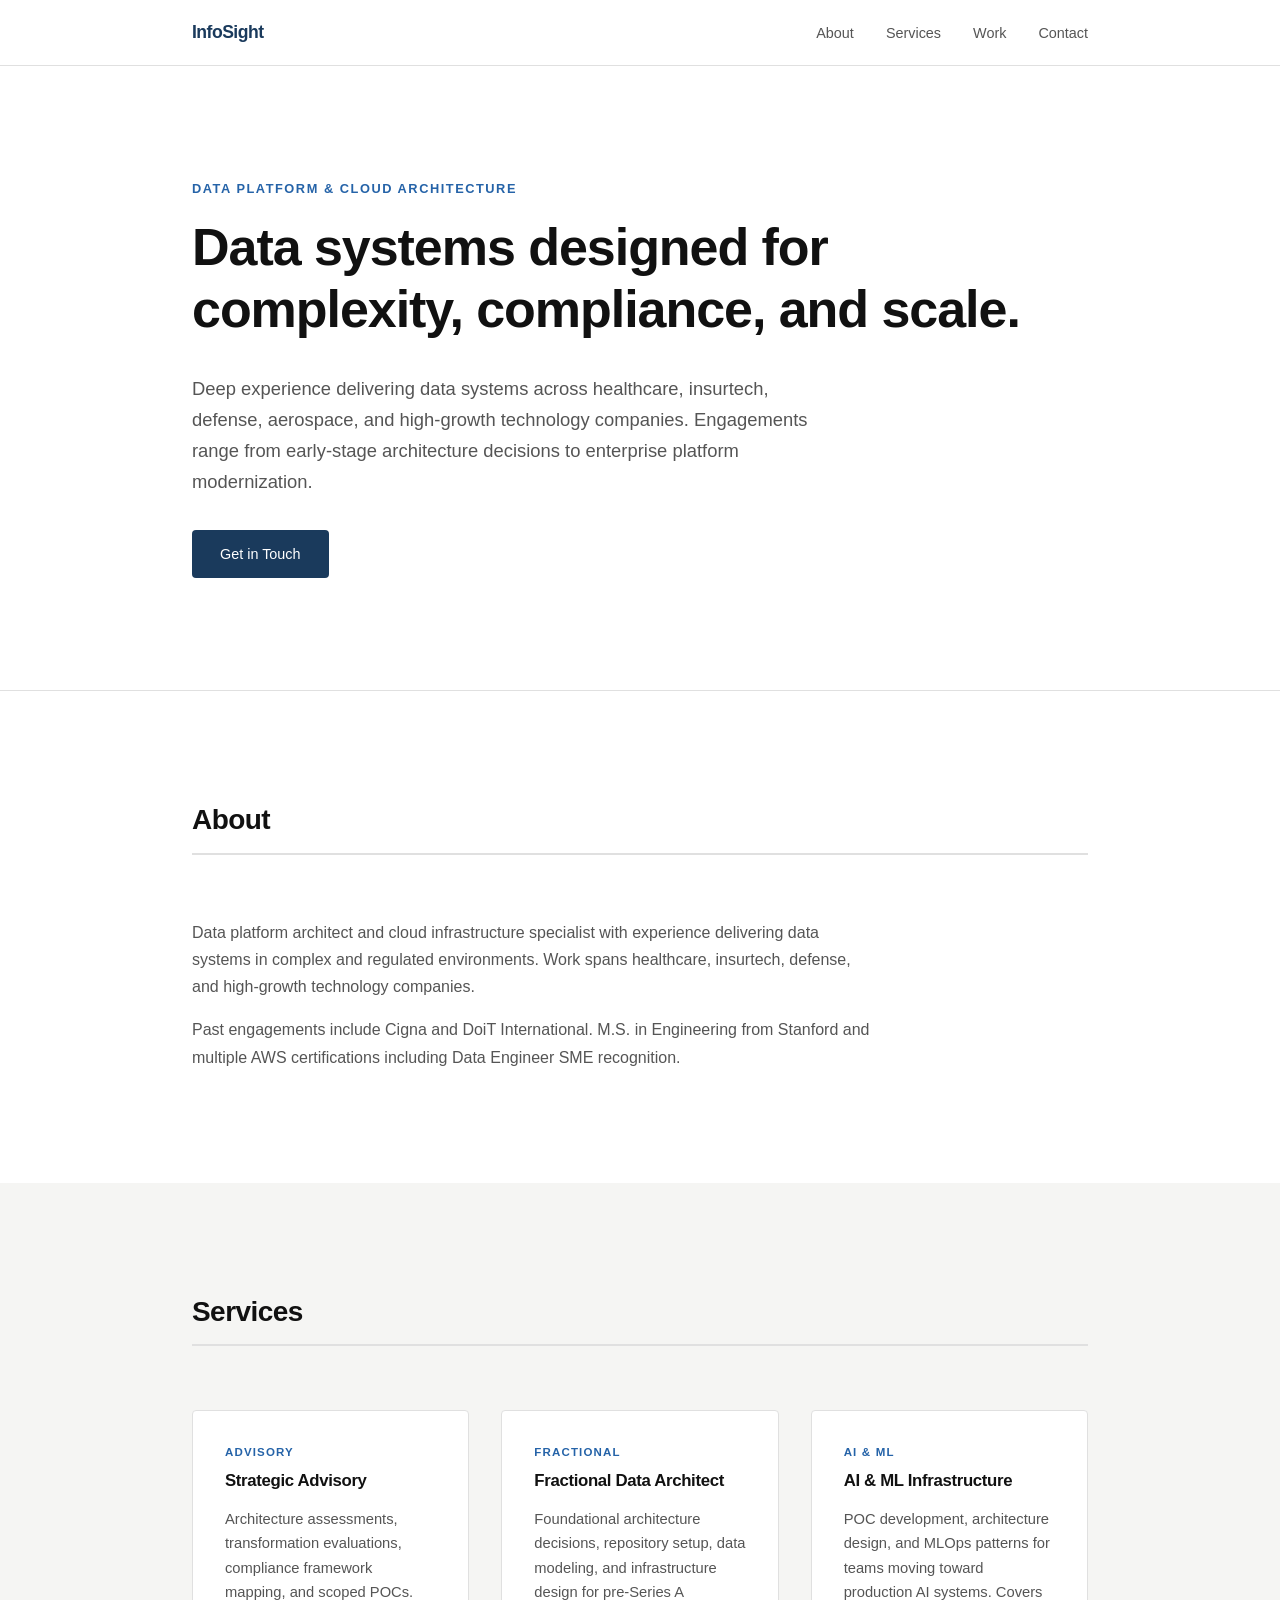
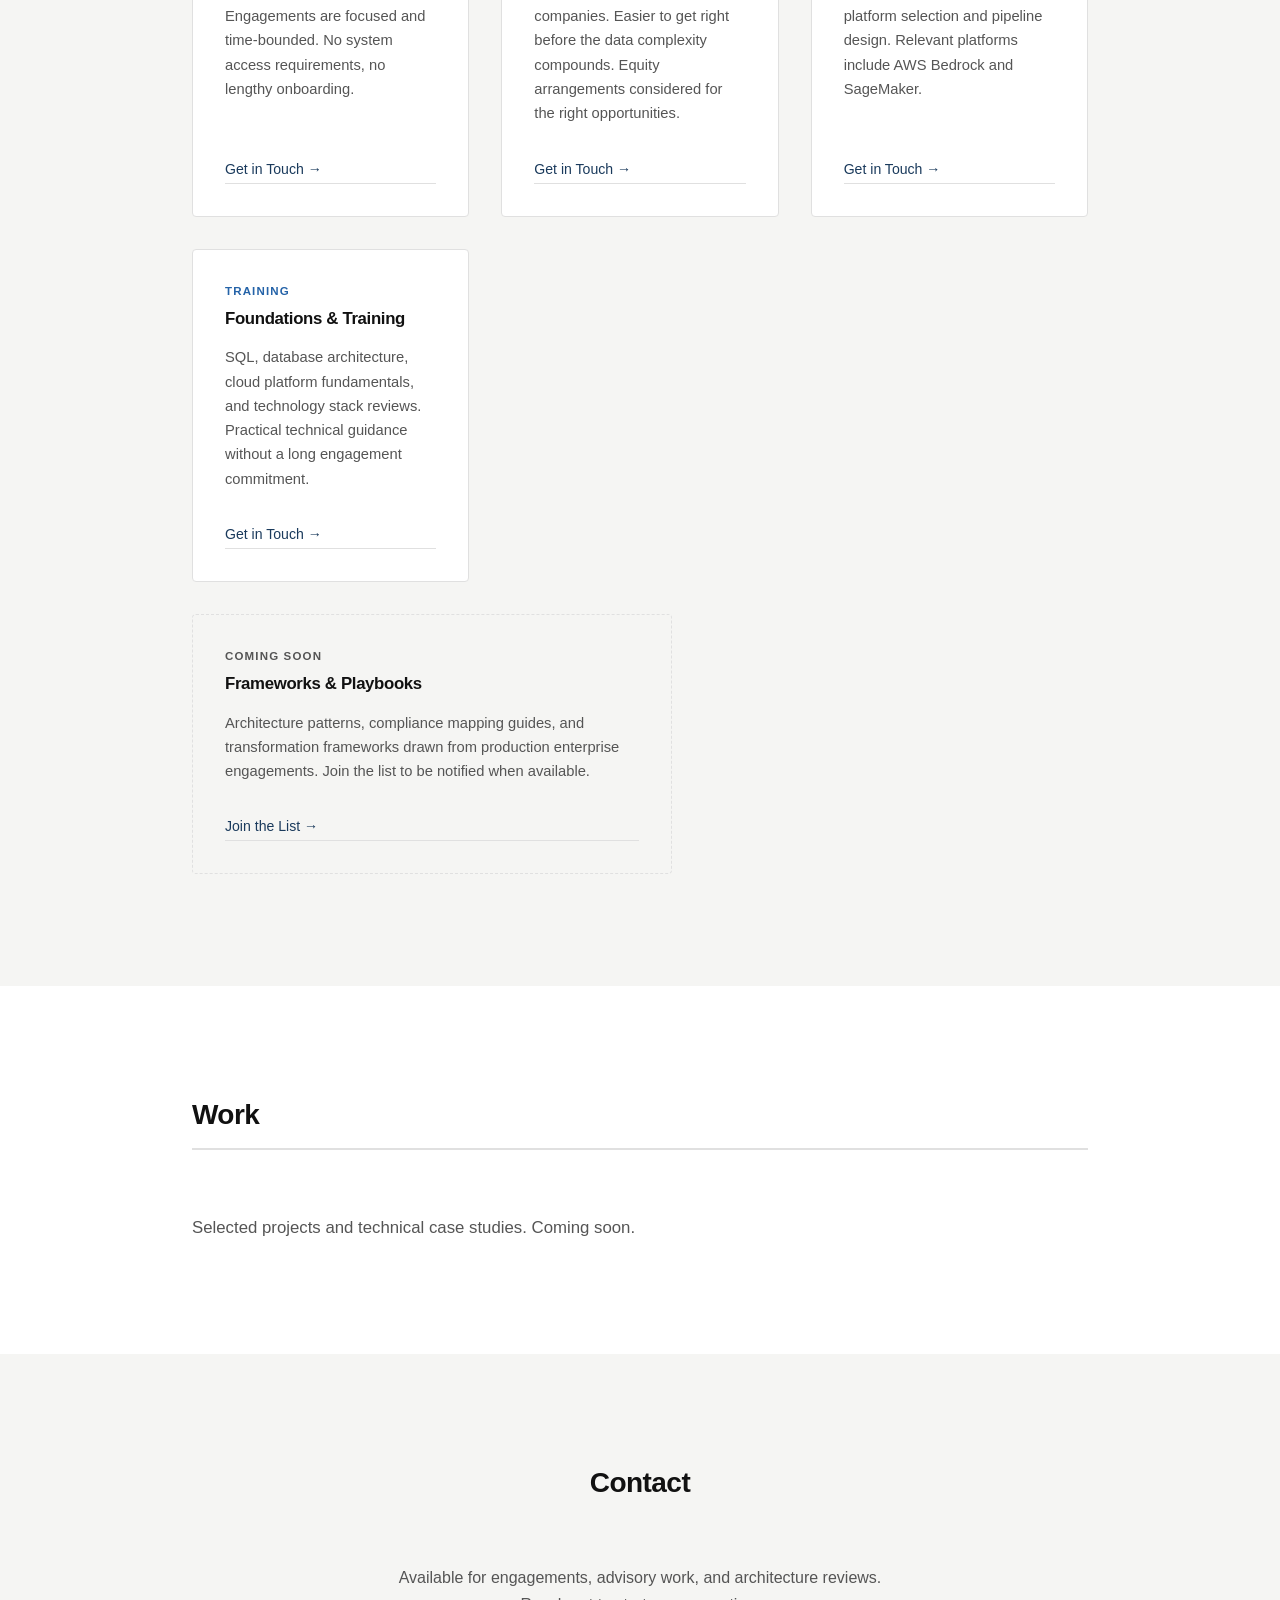
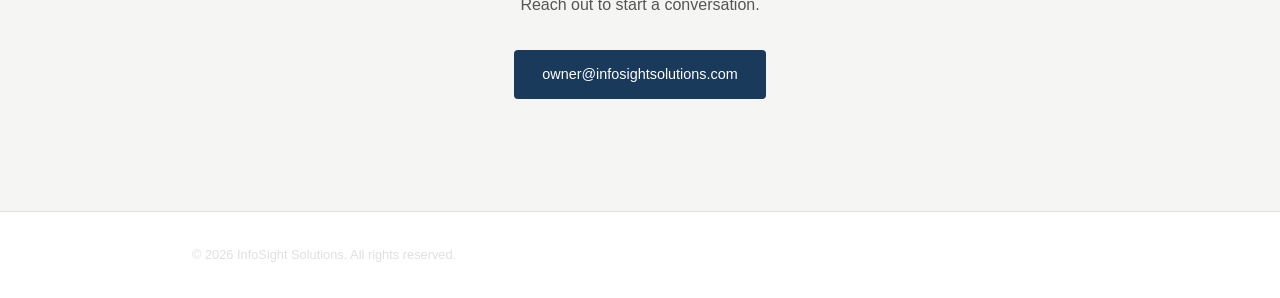
==== index.html @ 16541860 "inital site build" ====
<!DOCTYPE html>
<html lang="en">
<head>
  <meta charset="UTF-8">
  <meta name="viewport" content="width=device-width, initial-scale=1.0">
  <meta name="description" content="Data platform architect and cloud infrastructure specialist. Consulting for regulated industries, growth-stage startups, and enterprise environments.">
  <title>InfoSight &mdash; Data Platform &amp; Cloud Architecture Consulting</title>
  <link rel="stylesheet" href="styles.css">
</head>
<body>

  <header>
    <nav>
      <span class="nav-brand">InfoSight</span>
      <ul>
        <li><a href="#about">About</a></li>
        <li><a href="#services">Services</a></li>
        <li><a href="#work">Work</a></li>
        <li><a href="#contact">Contact</a></li>
      </ul>
    </nav>
  </header>

  <main>

    <!-- Hero -->
    <section class="hero">
      <div class="container">
        <p class="eyebrow">Data Platform &amp; Cloud Architecture</p>
        <h1>Data systems designed for complexity, compliance, and scale.</h1>
        <p class="hero-sub">Deep experience delivering data systems across healthcare, insurtech, defense, aerospace, and high-growth technology companies. Engagements range from early-stage architecture decisions to enterprise platform modernization.</p>
        <a href="#contact" class="btn">Get in Touch</a>
      </div>
    </section>

    <!-- About -->
    <section id="about">
      <div class="container">
        <h2>About</h2>
        <div class="about-body">
          <p>Data platform architect and cloud infrastructure specialist with experience delivering data systems in complex and regulated environments. Work spans healthcare, insurtech, defense, and high-growth technology companies.</p>
          <p>Past engagements include Cigna and DoiT International. M.S. in Engineering from Stanford and multiple AWS certifications including Data Engineer SME recognition.</p>
        </div>
      </div>
    </section>

    <!-- Services -->
    <section id="services" class="section-alt">
      <div class="container">
        <h2>Services</h2>
        <div class="services-grid">

          <div class="service-card">
            <div class="service-meta">Advisory</div>
            <h3>Strategic Advisory</h3>
            <p>Architecture assessments, transformation evaluations, compliance framework mapping, and scoped POCs. Engagements are focused and time-bounded. No system access requirements, no lengthy onboarding.</p>
            <a href="#contact" class="service-link">Get in Touch &rarr;</a>
          </div>

          <div class="service-card">
            <div class="service-meta">Fractional</div>
            <h3>Fractional Data Architect</h3>
            <p>Foundational architecture decisions, repository setup, data modeling, and infrastructure design for pre-Series A companies. Easier to get right before the data complexity compounds. Equity arrangements considered for the right opportunities.</p>
            <a href="#contact" class="service-link">Get in Touch &rarr;</a>
          </div>

          <div class="service-card">
            <div class="service-meta">AI &amp; ML</div>
            <h3>AI &amp; ML Infrastructure</h3>
            <p>POC development, architecture design, and MLOps patterns for teams moving toward production AI systems. Covers platform selection and pipeline design. Relevant platforms include AWS Bedrock and SageMaker.</p>
            <a href="#contact" class="service-link">Get in Touch &rarr;</a>
          </div>

          <div class="service-card">
            <div class="service-meta">Training</div>
            <h3>Foundations &amp; Training</h3>
            <p>SQL, database architecture, cloud platform fundamentals, and technology stack reviews. Practical technical guidance without a long engagement commitment.</p>
            <a href="#contact" class="service-link">Get in Touch &rarr;</a>
          </div>

          <div class="service-card service-card--coming-soon">
            <div class="service-meta">Coming Soon</div>
            <h3>Frameworks &amp; Playbooks</h3>
            <p>Architecture patterns, compliance mapping guides, and transformation frameworks drawn from production enterprise engagements. Join the list to be notified when available.</p>
            <a href="mailto:owner@infosightsolutions.com?subject=Frameworks%20%26%20Playbooks%20%E2%80%94%20Notify%20Me" class="service-link">Join the List &rarr;</a>
          </div>

        </div>
      </div>
    </section>

    <!-- Work -->
    <section id="work">
      <div class="container">
        <h2>Work</h2>
        <p class="work-placeholder">Selected projects and technical case studies. Coming soon.</p>
      </div>
    </section>

    <!-- Contact -->
    <section id="contact" class="section-alt">
      <div class="container contact-container">
        <h2>Contact</h2>
        <p>Available for engagements, advisory work, and architecture reviews. Reach out to start a conversation.</p>
        <a href="mailto:owner@infosightsolutions.com" class="btn">owner@infosightsolutions.com</a>
      </div>
    </section>

  </main>

  <footer>
    <div class="container">
      <p>&copy; 2026 InfoSight Solutions. All rights reserved.</p>
    </div>
  </footer>

</body>
</html>
---- styles.css ----
/* =============================================
   Base & Reset
   ============================================= */

*, *::before, *::after {
  box-sizing: border-box;
  margin: 0;
  padding: 0;
}

:root {
  --color-bg: #ffffff;
  --color-bg-alt: #f5f5f3;
  --color-text: #111111;
  --color-text-muted: #555555;
  --color-accent: #1a3a5c;
  --color-accent-light: #2563a8;
  --color-border: #e0e0e0;

  --font-sans: -apple-system, BlinkMacSystemFont, 'Segoe UI', Helvetica, Arial, sans-serif;

  --space-xs: 0.5rem;
  --space-sm: 1rem;
  --space-md: 2rem;
  --space-lg: 4rem;
  --space-xl: 7rem;

  --max-width: 960px;
  --radius: 4px;
}

html {
  scroll-behavior: smooth;
}

body {
  font-family: var(--font-sans);
  font-size: 1rem;
  line-height: 1.7;
  color: var(--color-text);
  background: var(--color-bg);
  -webkit-font-smoothing: antialiased;
}

/* =============================================
   Layout
   ============================================= */

.container {
  width: 100%;
  max-width: var(--max-width);
  margin: 0 auto;
  padding: 0 var(--space-md);
}

section {
  padding: var(--space-xl) 0;
}

.section-alt {
  background: var(--color-bg-alt);
}

/* =============================================
   Typography
   ============================================= */

h1, h2, h3 {
  line-height: 1.2;
  font-weight: 600;
  letter-spacing: -0.02em;
  color: var(--color-text);
}

h1 {
  font-size: clamp(2rem, 5vw, 3.25rem);
  margin-bottom: var(--space-md);
}

h2 {
  font-size: 1.75rem;
  margin-bottom: var(--space-lg);
  padding-bottom: var(--space-sm);
  border-bottom: 2px solid var(--color-border);
}

h3 {
  font-size: 1.05rem;
  margin-bottom: var(--space-xs);
}

p {
  color: var(--color-text-muted);
}

/* =============================================
   Navigation
   ============================================= */

header {
  position: sticky;
  top: 0;
  z-index: 100;
  background: var(--color-bg);
  border-bottom: 1px solid var(--color-border);
}

nav {
  display: flex;
  align-items: center;
  justify-content: space-between;
  max-width: var(--max-width);
  margin: 0 auto;
  padding: 1.1rem var(--space-md);
}

.nav-brand {
  font-size: 1.1rem;
  font-weight: 700;
  letter-spacing: -0.03em;
  color: var(--color-accent);
}

nav ul {
  list-style: none;
  display: flex;
  gap: var(--space-md);
}

nav a {
  text-decoration: none;
  font-size: 0.9rem;
  color: var(--color-text-muted);
  transition: color 0.15s ease;
}

nav a:hover {
  color: var(--color-accent);
}

/* =============================================
   Hero
   ============================================= */

.hero {
  padding: var(--space-xl) 0;
  border-bottom: 1px solid var(--color-border);
}

.eyebrow {
  font-size: 0.8rem;
  font-weight: 600;
  letter-spacing: 0.12em;
  text-transform: uppercase;
  color: var(--color-accent-light);
  margin-bottom: var(--space-sm);
}

.hero-sub {
  font-size: 1.15rem;
  max-width: 620px;
  margin-bottom: var(--space-md);
  color: var(--color-text-muted);
}

/* =============================================
   Button
   ============================================= */

.btn {
  display: inline-block;
  padding: 0.75rem 1.75rem;
  background: var(--color-accent);
  color: #ffffff;
  text-decoration: none;
  font-size: 0.9rem;
  font-weight: 500;
  border-radius: var(--radius);
  transition: background 0.15s ease;
}

.btn:hover {
  background: var(--color-accent-light);
}

/* =============================================
   About
   ============================================= */

.about-body {
  max-width: 680px;
  display: flex;
  flex-direction: column;
  gap: var(--space-sm);
}

/* =============================================
   Services
   ============================================= */

.services-grid {
  display: grid;
  grid-template-columns: repeat(3, 1fr);
  gap: var(--space-md);
}

/* 5th card spans full width on its own row */
.service-card:last-child {
  grid-column: 1 / -1;
  max-width: 480px;
}

.service-card {
  display: flex;
  flex-direction: column;
  background: var(--color-bg);
  border: 1px solid var(--color-border);
  border-radius: var(--radius);
  padding: var(--space-md);
}

/* Coming soon card */
.service-card--coming-soon {
  background: var(--color-bg-alt);
  border-style: dashed;
  border-color: var(--color-border);
}

.service-card--coming-soon .service-meta {
  color: var(--color-text-muted);
}

.service-card--coming-soon h3 {
  color: var(--color-text-muted);
}

.service-meta {
  font-size: 0.72rem;
  font-weight: 600;
  letter-spacing: 0.1em;
  text-transform: uppercase;
  color: var(--color-accent-light);
  margin-bottom: var(--space-xs);
}

.service-card h3 {
  color: var(--color-text);
  margin-bottom: var(--space-sm);
}

.service-card p {
  font-size: 0.92rem;
  line-height: 1.65;
  flex: 1;
}

.service-link {
  display: inline-block;
  margin-top: var(--space-md);
  font-size: 0.88rem;
  font-weight: 500;
  color: var(--color-accent);
  text-decoration: none;
  border-bottom: 1px solid var(--color-border);
  padding-bottom: 1px;
  transition: color 0.15s ease, border-color 0.15s ease;
}

.service-link:hover {
  color: var(--color-accent-light);
  border-color: var(--color-accent-light);
}

/* =============================================
   Work
   ============================================= */

.work-placeholder {
  font-size: 1.05rem;
  color: var(--color-text-muted);
}

/* =============================================
   Contact
   ============================================= */

.contact-container {
  text-align: center;
  max-width: 560px;
}

.contact-container h2 {
  border-bottom: none;
  padding-bottom: 0;
}

.contact-container p {
  margin-bottom: var(--space-md);
}

/* =============================================
   Footer
   ============================================= */

footer {
  padding: var(--space-md) 0;
  border-top: 1px solid var(--color-border);
}

footer p {
  font-size: 0.8rem;
  color: var(--color-border);
}

/* =============================================
   Responsive
   ============================================= */

@media (max-width: 768px) {
  .services-grid {
    grid-template-columns: 1fr 1fr;
  }

  .service-card:last-child {
    grid-column: 1 / -1;
    max-width: 100%;
  }
}

@media (max-width: 600px) {
  nav ul {
    gap: var(--space-sm);
  }

  .services-grid {
    grid-template-columns: 1fr;
  }

  .service-card:last-child {
    grid-column: auto;
    max-width: 100%;
  }

  .contact-container {
    text-align: left;
  }
}
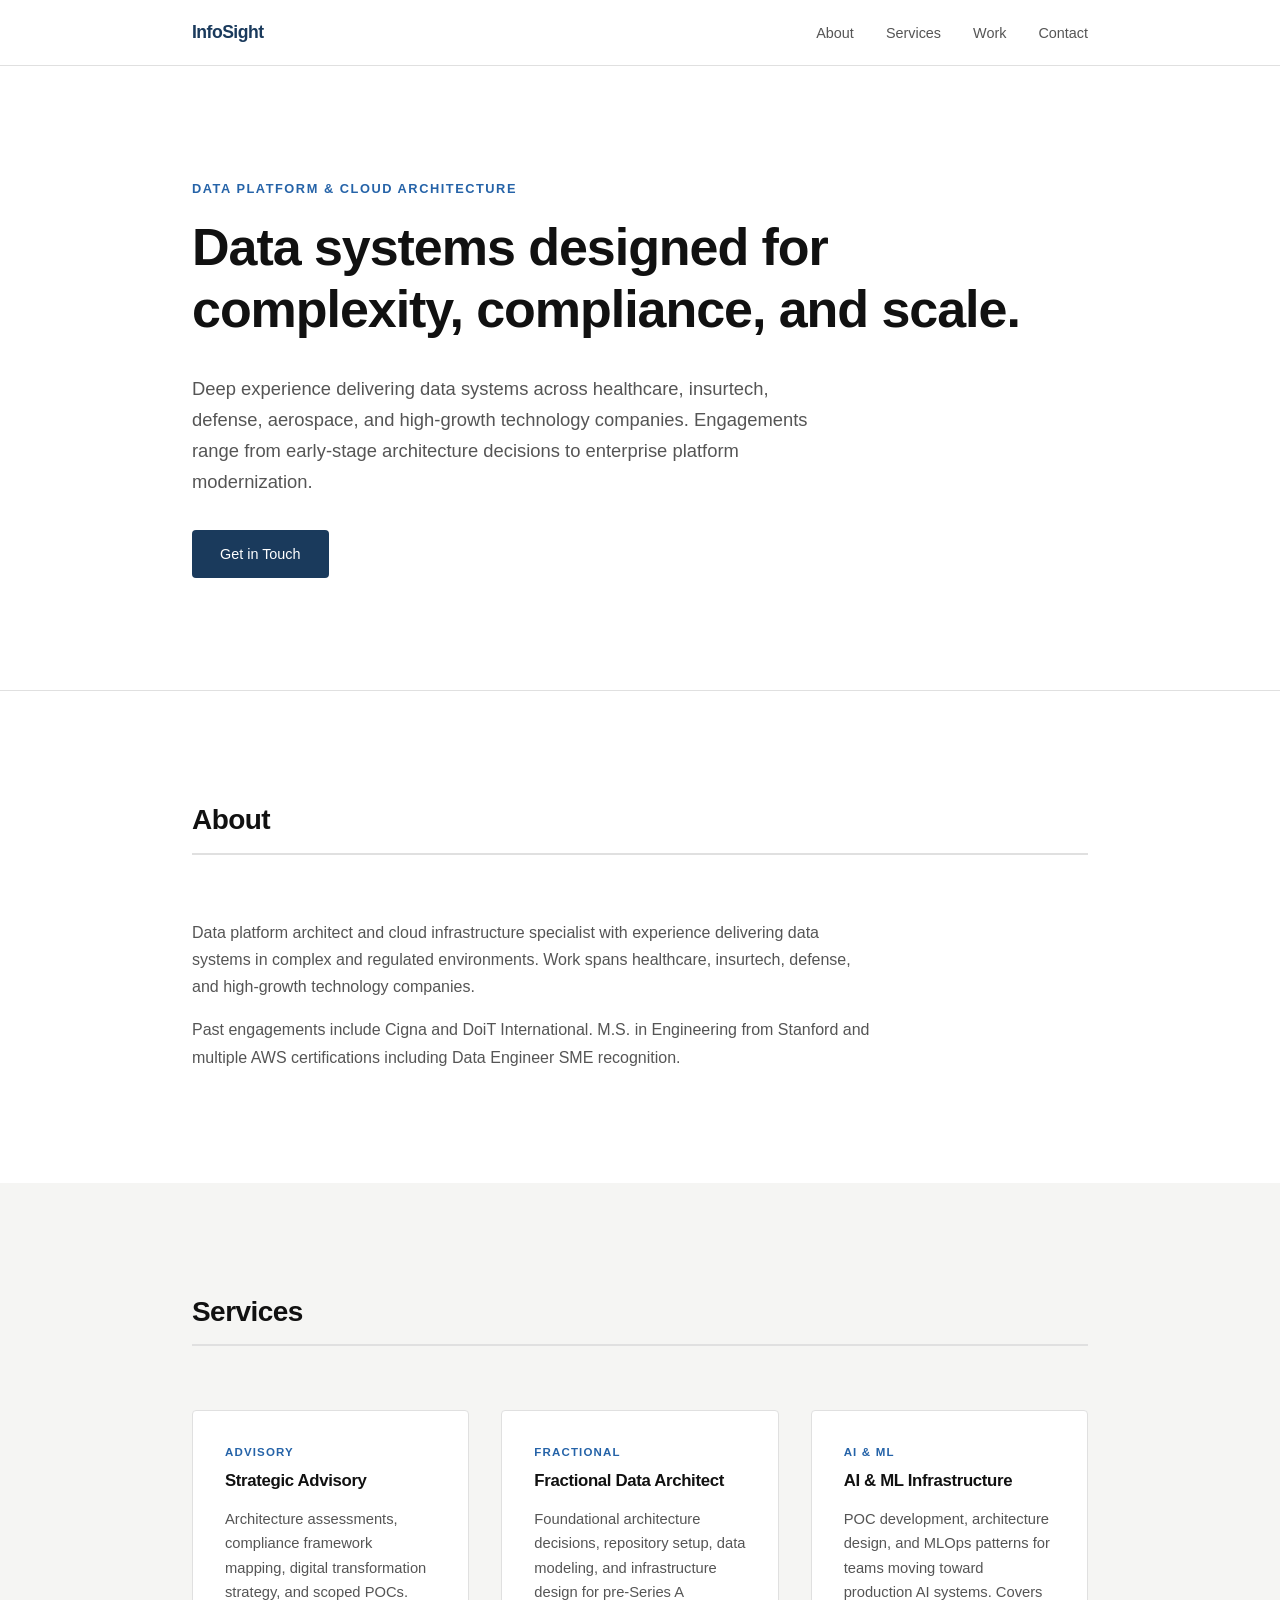
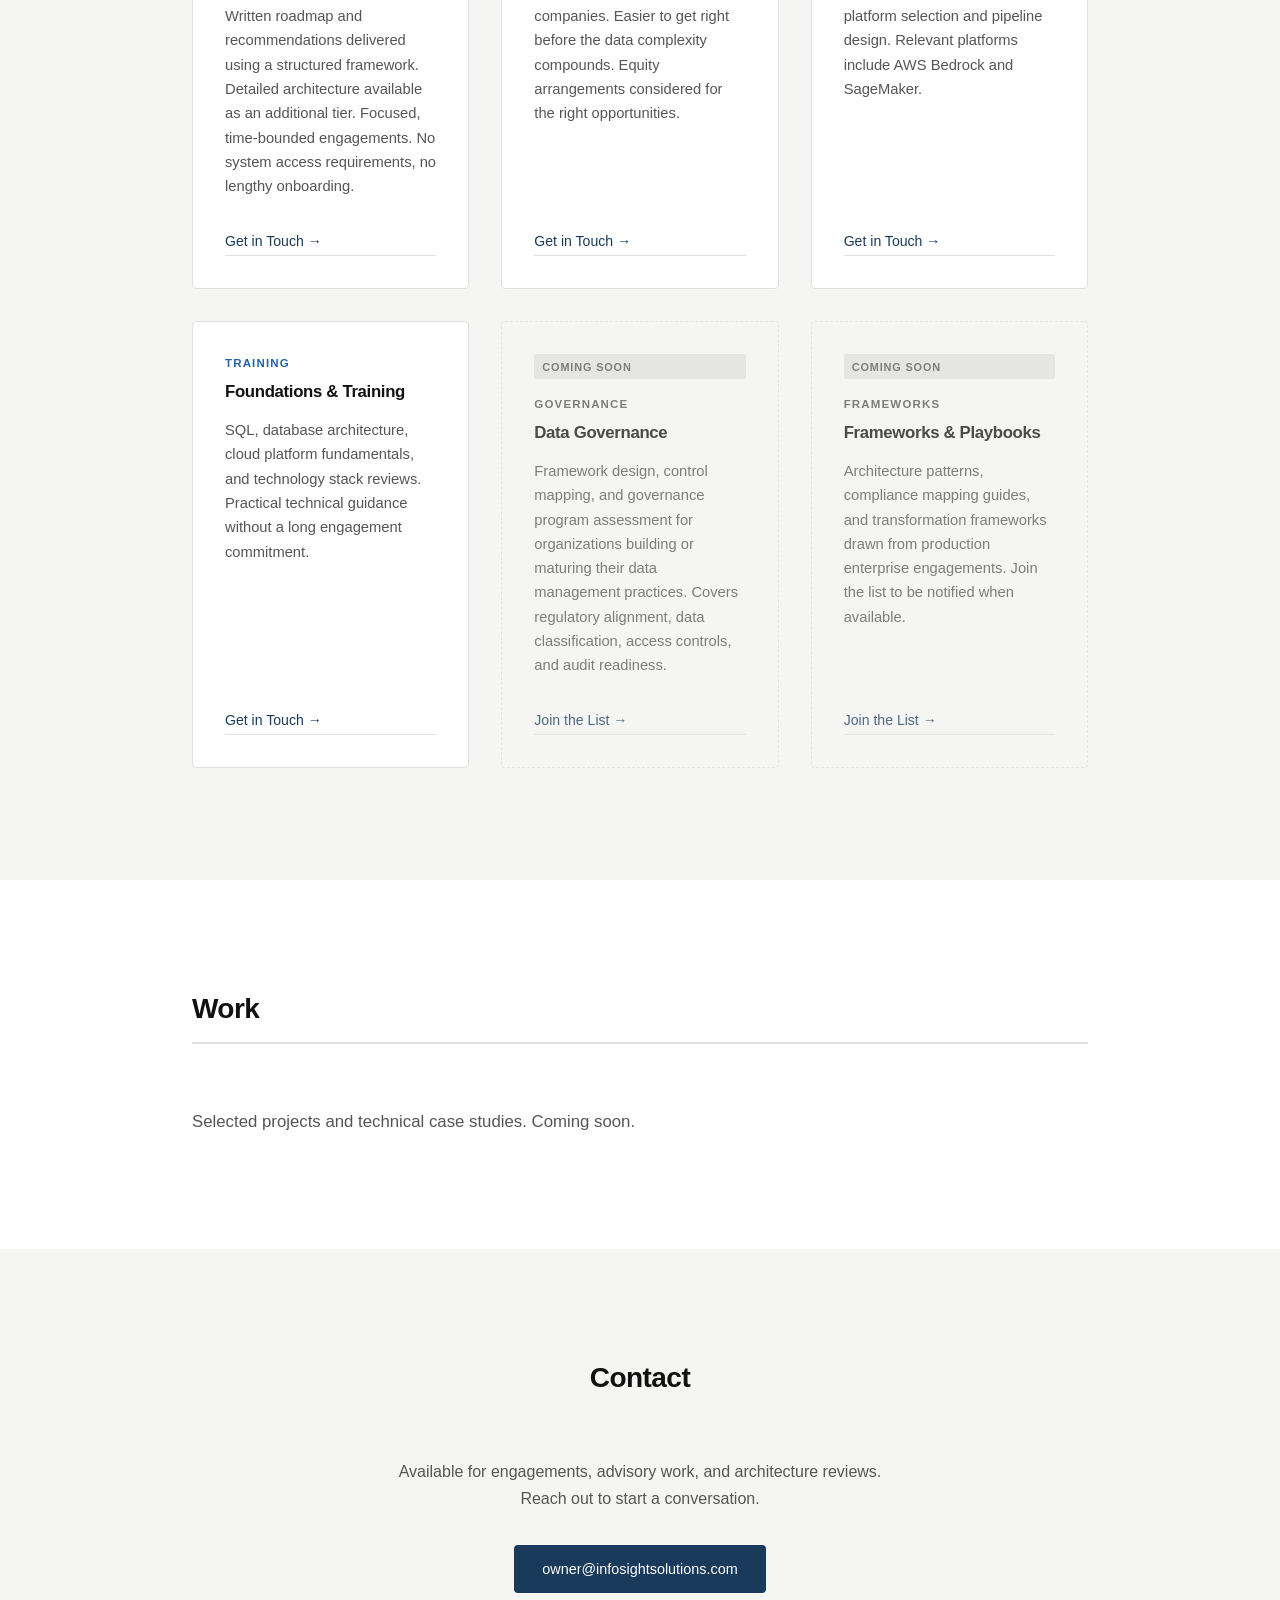
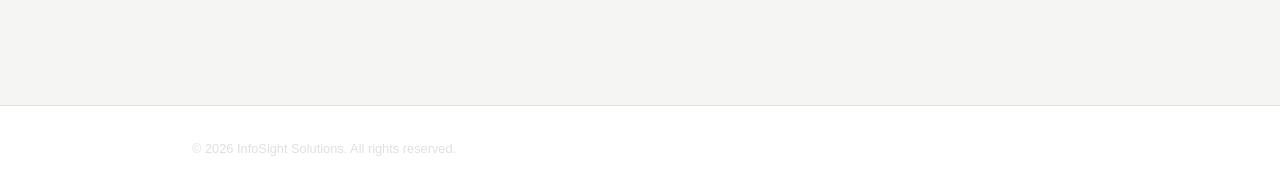
==== commit faf5f2a0: "revised servcies section" ====
--- a/index.html
+++ b/index.html
@@ -53,7 +53,7 @@
           <div class="service-card">
             <div class="service-meta">Advisory</div>
             <h3>Strategic Advisory</h3>
-            <p>Architecture assessments, transformation evaluations, compliance framework mapping, and scoped POCs. Engagements are focused and time-bounded. No system access requirements, no lengthy onboarding.</p>
+            <p>Architecture assessments, compliance framework mapping, digital transformation strategy, and scoped POCs. Written roadmap and recommendations delivered using a structured framework. Detailed architecture available as an additional tier. Focused, time-bounded engagements. No system access requirements, no lengthy onboarding.</p>
             <a href="#contact" class="service-link">Get in Touch &rarr;</a>
           </div>
 
@@ -79,7 +79,16 @@
           </div>
 
           <div class="service-card service-card--coming-soon">
-            <div class="service-meta">Coming Soon</div>
+            <span class="coming-soon-badge">Coming Soon</span>
+            <div class="service-meta">Governance</div>
+            <h3>Data Governance</h3>
+            <p>Framework design, control mapping, and governance program assessment for organizations building or maturing their data management practices. Covers regulatory alignment, data classification, access controls, and audit readiness.</p>
+            <a href="mailto:owner@infosightsolutions.com?subject=Data%20Governance%20%E2%80%94%20Notify%20Me" class="service-link">Join the List &rarr;</a>
+          </div>
+
+          <div class="service-card service-card--coming-soon">
+            <span class="coming-soon-badge">Coming Soon</span>
+            <div class="service-meta">Frameworks</div>
             <h3>Frameworks &amp; Playbooks</h3>
             <p>Architecture patterns, compliance mapping guides, and transformation frameworks drawn from production enterprise engagements. Join the list to be notified when available.</p>
             <a href="mailto:owner@infosightsolutions.com?subject=Frameworks%20%26%20Playbooks%20%E2%80%94%20Notify%20Me" class="service-link">Join the List &rarr;</a>
--- a/styles.css
+++ b/styles.css
@@ -204,11 +204,6 @@
   gap: var(--space-md);
 }
 
-/* 5th card spans full width on its own row */
-.service-card:last-child {
-  grid-column: 1 / -1;
-  max-width: 480px;
-}
 
 .service-card {
   display: flex;
@@ -221,9 +216,11 @@
 
 /* Coming soon card */
 .service-card--coming-soon {
+  position: relative;
   background: var(--color-bg-alt);
   border-style: dashed;
   border-color: var(--color-border);
+  opacity: 0.75;
 }
 
 .service-card--coming-soon .service-meta {
@@ -232,6 +229,19 @@
 
 .service-card--coming-soon h3 {
   color: var(--color-text-muted);
+}
+
+.coming-soon-badge {
+  display: inline-block;
+  font-size: 0.68rem;
+  font-weight: 600;
+  letter-spacing: 0.08em;
+  text-transform: uppercase;
+  color: var(--color-text-muted);
+  background: var(--color-border);
+  border-radius: 2px;
+  padding: 0.2rem 0.5rem;
+  margin-bottom: var(--space-sm);
 }
 
 .service-meta {
@@ -320,11 +330,6 @@
   .services-grid {
     grid-template-columns: 1fr 1fr;
   }
-
-  .service-card:last-child {
-    grid-column: 1 / -1;
-    max-width: 100%;
-  }
 }
 
 @media (max-width: 600px) {
@@ -336,11 +341,6 @@
     grid-template-columns: 1fr;
   }
 
-  .service-card:last-child {
-    grid-column: auto;
-    max-width: 100%;
-  }
-
   .contact-container {
     text-align: left;
   }
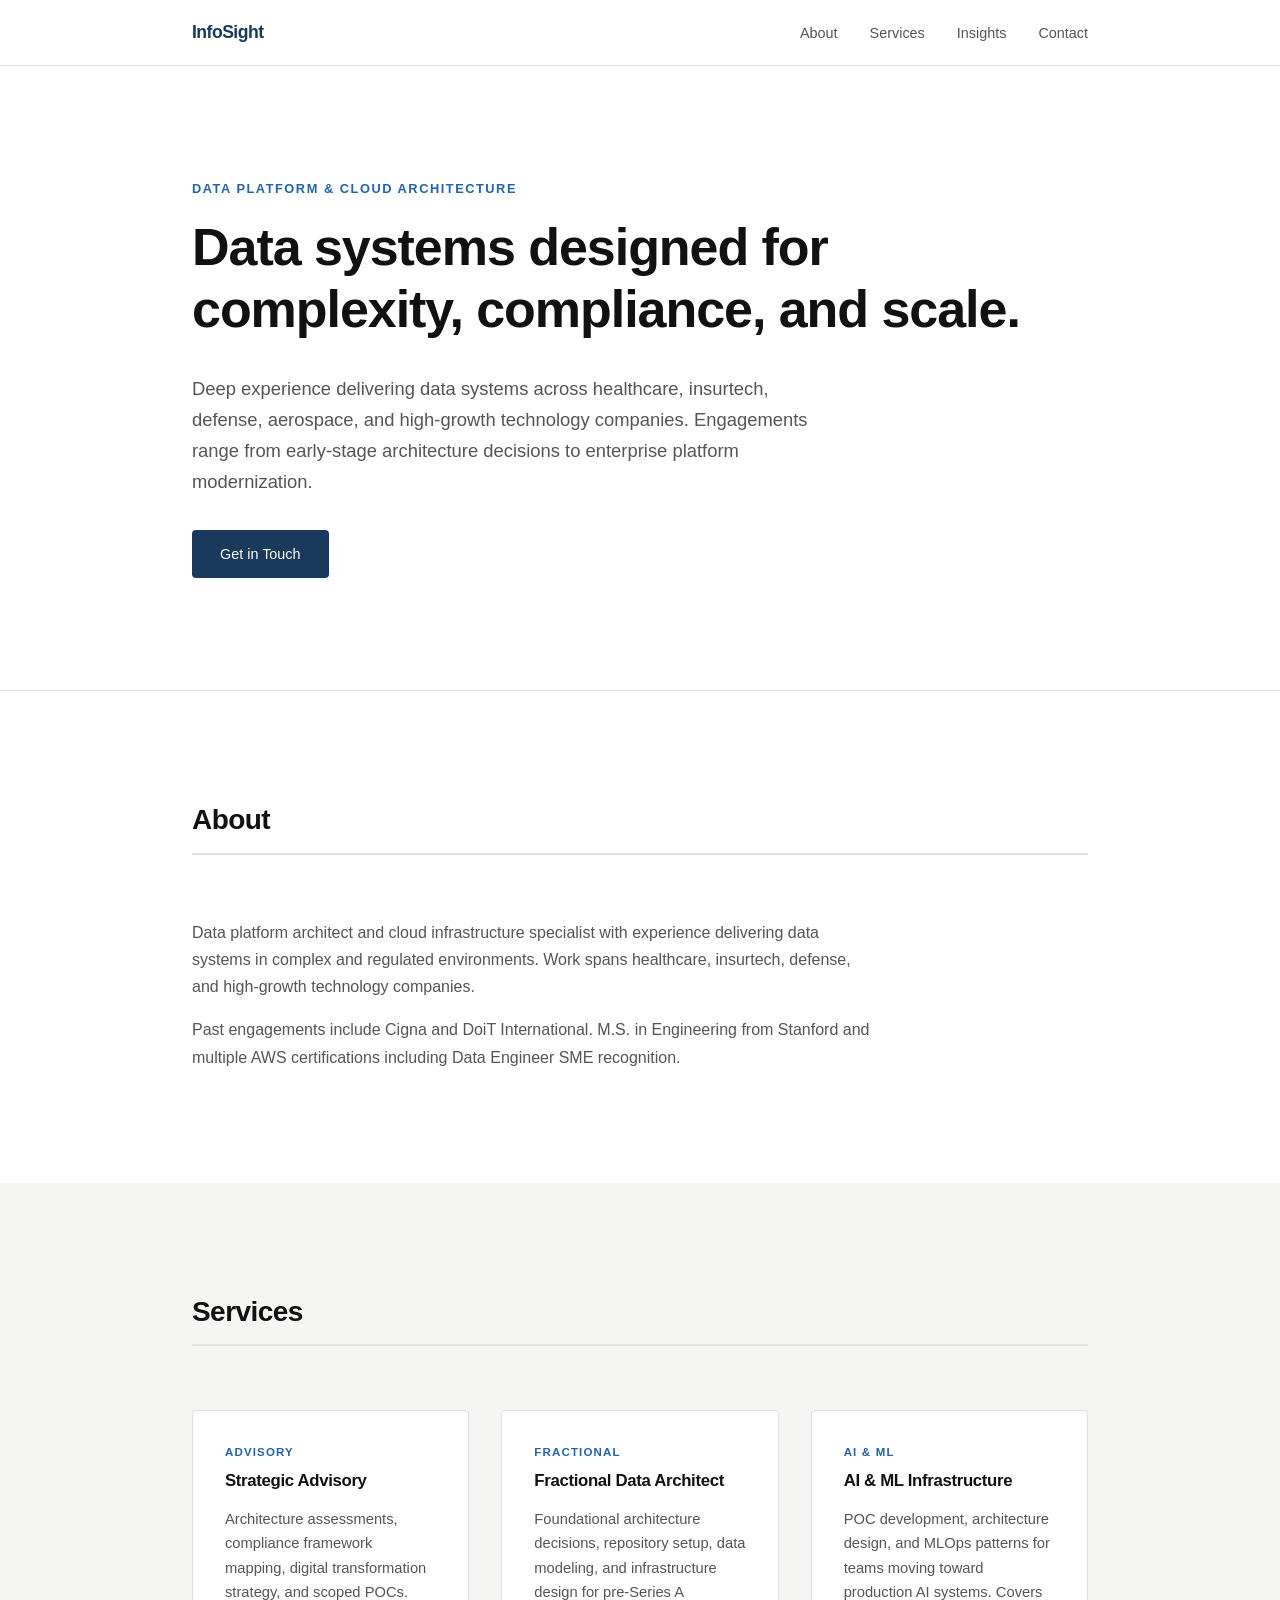
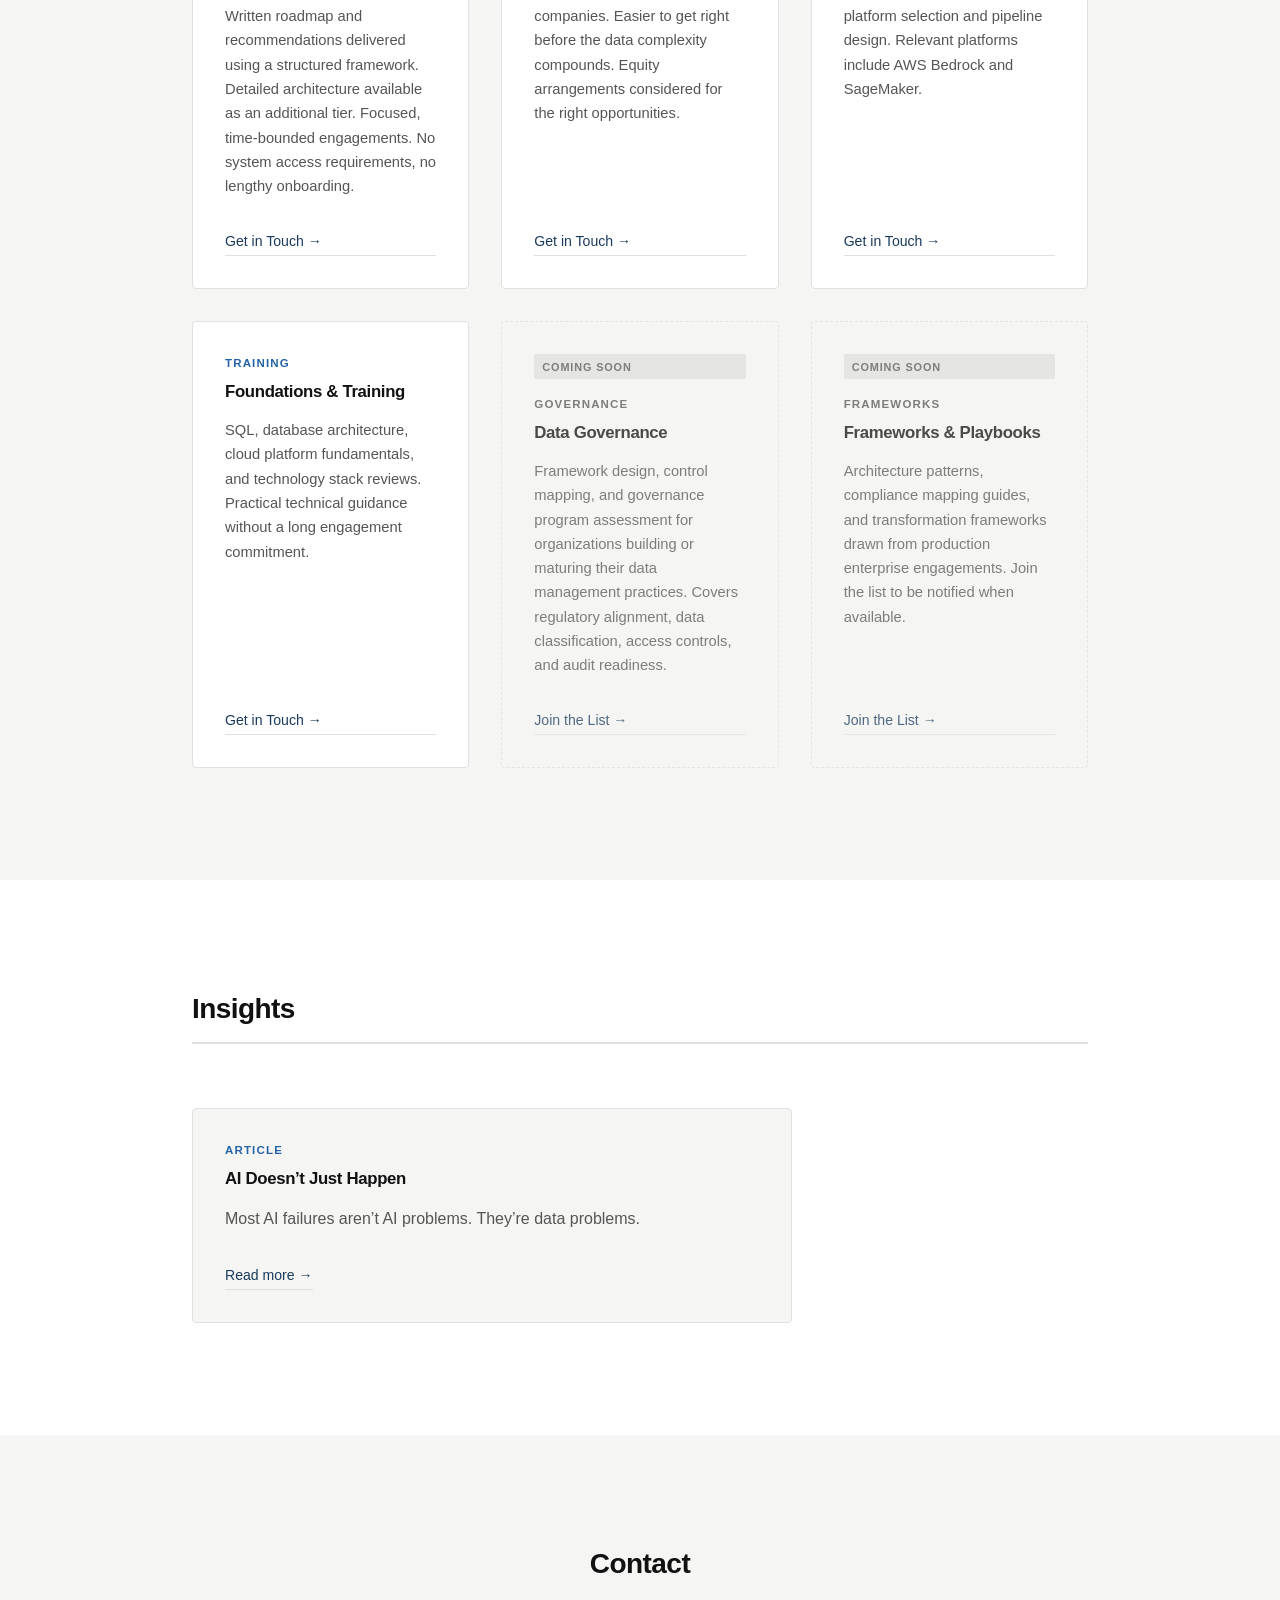
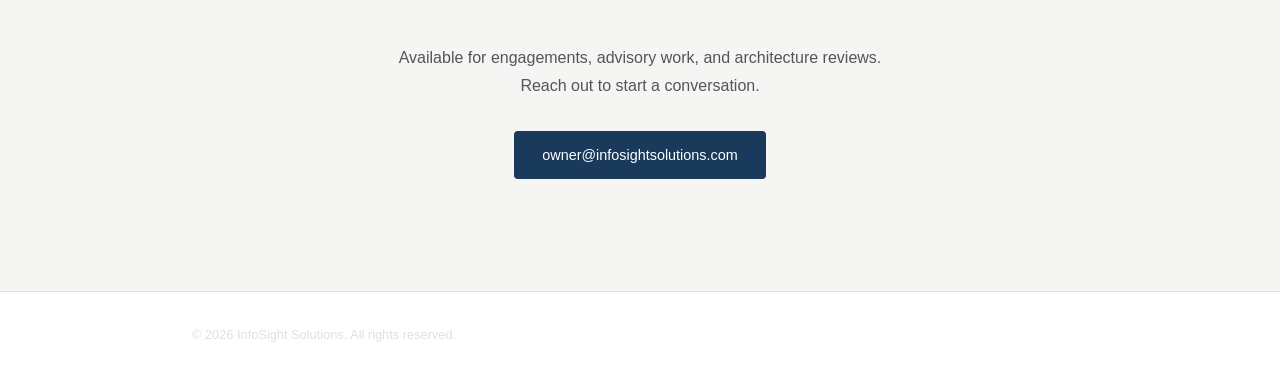
==== commit 05dc047c: "Add insights section, remove work until ready" ====
--- a/index.html
+++ b/index.html
@@ -15,7 +15,7 @@
       <ul>
         <li><a href="#about">About</a></li>
         <li><a href="#services">Services</a></li>
-        <li><a href="#work">Work</a></li>
+        <li><a href="/insights/ai-doesnt-just-happen.html">Insights</a></li>
         <li><a href="#contact">Contact</a></li>
       </ul>
     </nav>
@@ -98,11 +98,18 @@
       </div>
     </section>
 
-    <!-- Work -->
-    <section id="work">
+    <!-- Insights -->
+    <section id="insights">
       <div class="container">
-        <h2>Work</h2>
-        <p class="work-placeholder">Selected projects and technical case studies. Coming soon.</p>
+        <h2>Insights</h2>
+        <div class="insights-list">
+          <div class="insight-item">
+            <div class="service-meta">Article</div>
+            <h3 class="insight-title"><a href="/insights/ai-doesnt-just-happen.html">AI Doesn&rsquo;t Just Happen</a></h3>
+            <p>Most AI failures aren&rsquo;t AI problems. They&rsquo;re data problems.</p>
+            <a href="/insights/ai-doesnt-just-happen.html" class="service-link">Read more &rarr;</a>
+          </div>
+        </div>
       </div>
     </section>
 
--- a/styles.css
+++ b/styles.css
@@ -282,12 +282,95 @@
 }
 
 /* =============================================
-   Work
-   ============================================= */
-
-.work-placeholder {
-  font-size: 1.05rem;
-  color: var(--color-text-muted);
+   Insights (main page preview)
+   ============================================= */
+
+.insights-list {
+  max-width: 600px;
+}
+
+.insight-item {
+  padding: var(--space-md);
+  border: 1px solid var(--color-border);
+  border-radius: var(--radius);
+  background: var(--color-bg-alt);
+}
+
+.insight-title {
+  margin-bottom: var(--space-sm);
+}
+
+.insight-title a {
+  color: var(--color-text);
+  text-decoration: none;
+  transition: color 0.15s ease;
+}
+
+.insight-title a:hover {
+  color: var(--color-accent-light);
+}
+
+/* =============================================
+   Article page
+   ============================================= */
+
+.article-intro {
+  padding: var(--space-xl) 0;
+  border-bottom: 1px solid var(--color-border);
+}
+
+.article-lede {
+  font-size: 1.15rem;
+  max-width: 560px;
+  color: var(--color-text-muted);
+}
+
+.article-body {
+  padding: var(--space-xl) 0;
+}
+
+.article-container {
+  max-width: 680px;
+  margin: 0 auto;
+  padding: 0 var(--space-md);
+}
+
+.article-container h2 {
+  border-bottom: none;
+  padding-bottom: 0;
+  margin-top: var(--space-lg);
+  margin-bottom: var(--space-sm);
+  font-size: 1.4rem;
+}
+
+.article-container h3 {
+  margin-top: var(--space-md);
+  margin-bottom: var(--space-xs);
+}
+
+.article-container p {
+  margin-bottom: var(--space-sm);
+  line-height: 1.8;
+}
+
+.article-container a {
+  color: var(--color-accent-light);
+  text-decoration: underline;
+  text-underline-offset: 2px;
+}
+
+.article-container a:hover {
+  color: var(--color-accent);
+}
+
+.article-cta {
+  margin-top: var(--space-lg);
+  padding-top: var(--space-lg);
+  border-top: 1px solid var(--color-border);
+}
+
+a.nav-brand {
+  text-decoration: none;
 }
 
 /* =============================================
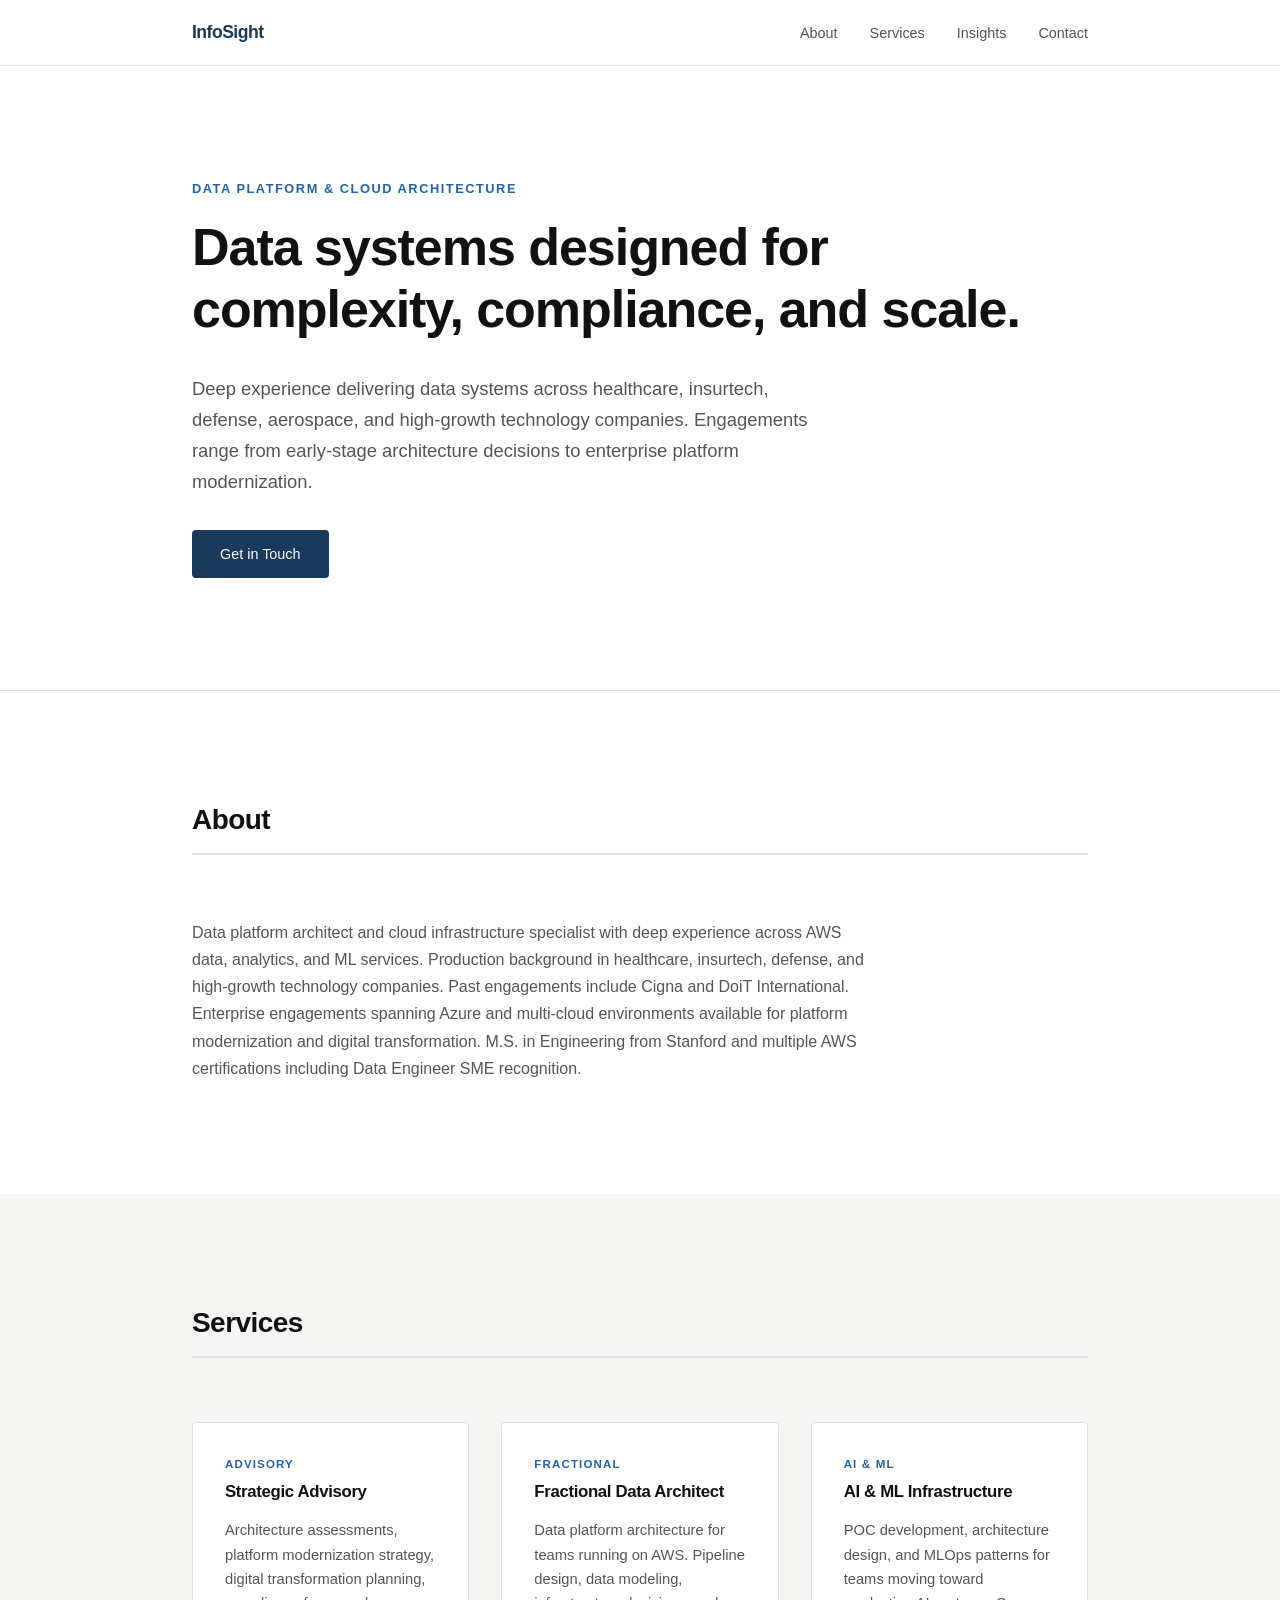
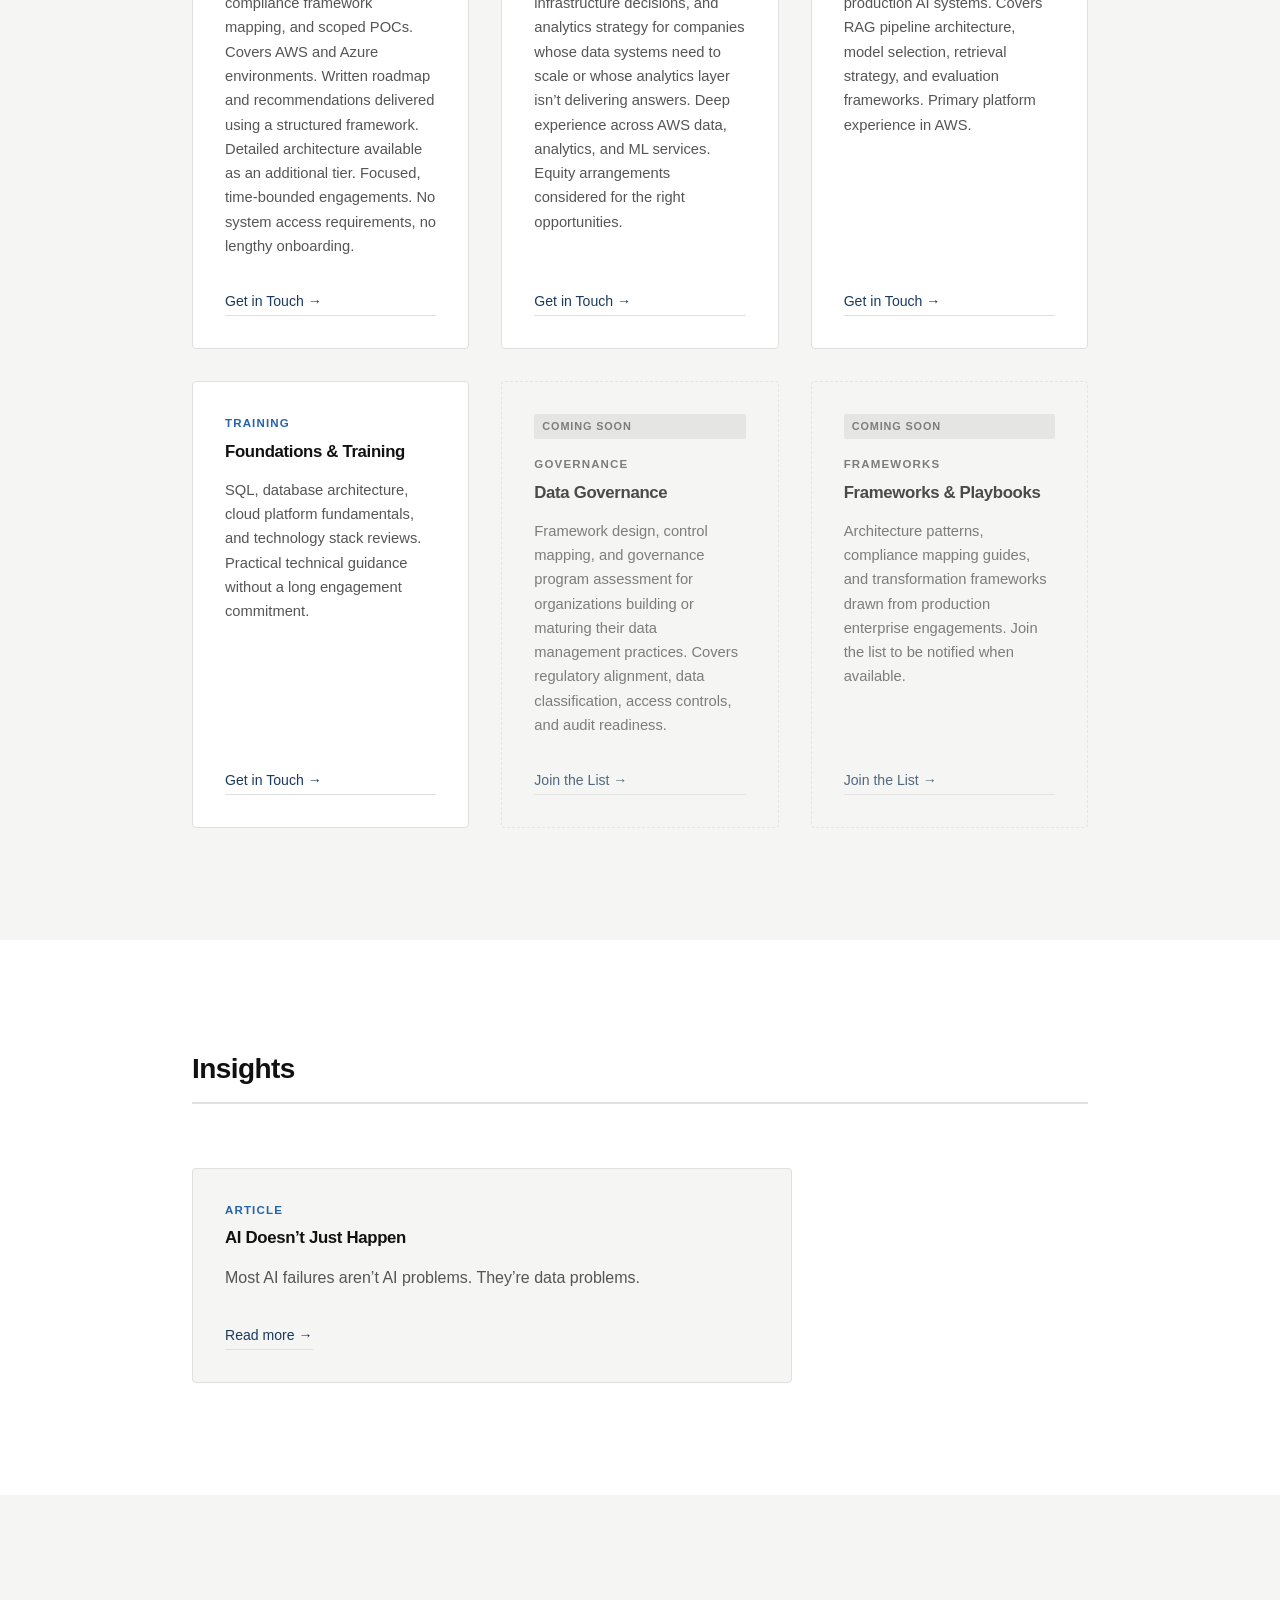
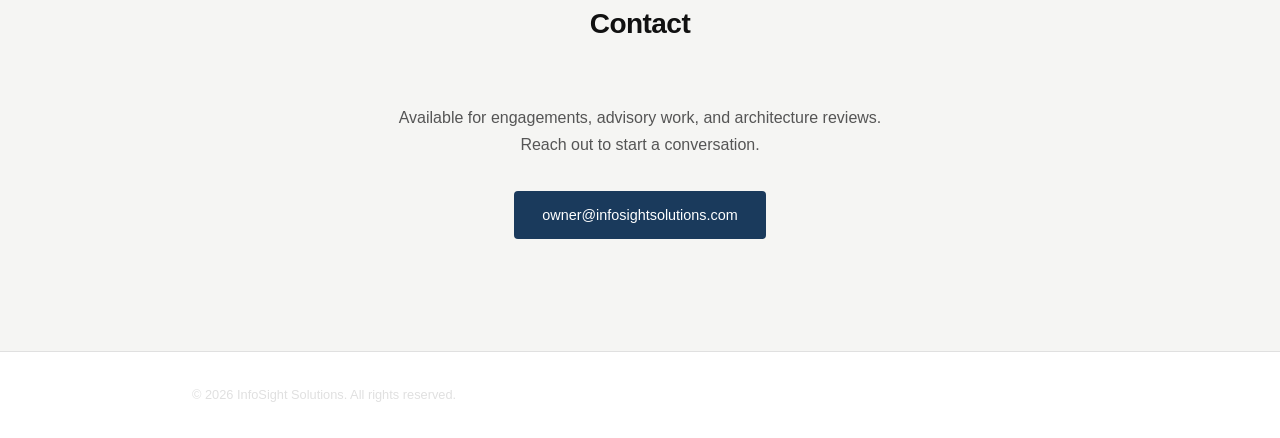
==== commit c05988da: "changes to specifically call out AWS" ====
--- a/index.html
+++ b/index.html
@@ -38,8 +38,7 @@
       <div class="container">
         <h2>About</h2>
         <div class="about-body">
-          <p>Data platform architect and cloud infrastructure specialist with experience delivering data systems in complex and regulated environments. Work spans healthcare, insurtech, defense, and high-growth technology companies.</p>
-          <p>Past engagements include Cigna and DoiT International. M.S. in Engineering from Stanford and multiple AWS certifications including Data Engineer SME recognition.</p>
+          <p>Data platform architect and cloud infrastructure specialist with deep experience across AWS data, analytics, and ML services. Production background in healthcare, insurtech, defense, and high-growth technology companies. Past engagements include Cigna and DoiT International. Enterprise engagements spanning Azure and multi-cloud environments available for platform modernization and digital transformation. M.S. in Engineering from Stanford and multiple AWS certifications including Data Engineer SME recognition.</p>
         </div>
       </div>
     </section>
@@ -53,21 +52,21 @@
           <div class="service-card">
             <div class="service-meta">Advisory</div>
             <h3>Strategic Advisory</h3>
-            <p>Architecture assessments, compliance framework mapping, digital transformation strategy, and scoped POCs. Written roadmap and recommendations delivered using a structured framework. Detailed architecture available as an additional tier. Focused, time-bounded engagements. No system access requirements, no lengthy onboarding.</p>
+            <p>Architecture assessments, platform modernization strategy, digital transformation planning, compliance framework mapping, and scoped POCs. Covers AWS and Azure environments. Written roadmap and recommendations delivered using a structured framework. Detailed architecture available as an additional tier. Focused, time-bounded engagements. No system access requirements, no lengthy onboarding.</p>
             <a href="#contact" class="service-link">Get in Touch &rarr;</a>
           </div>
 
           <div class="service-card">
             <div class="service-meta">Fractional</div>
             <h3>Fractional Data Architect</h3>
-            <p>Foundational architecture decisions, repository setup, data modeling, and infrastructure design for pre-Series A companies. Easier to get right before the data complexity compounds. Equity arrangements considered for the right opportunities.</p>
+            <p>Data platform architecture for teams running on AWS. Pipeline design, data modeling, infrastructure decisions, and analytics strategy for companies whose data systems need to scale or whose analytics layer isn&rsquo;t delivering answers. Deep experience across AWS data, analytics, and ML services. Equity arrangements considered for the right opportunities.</p>
             <a href="#contact" class="service-link">Get in Touch &rarr;</a>
           </div>
 
           <div class="service-card">
             <div class="service-meta">AI &amp; ML</div>
             <h3>AI &amp; ML Infrastructure</h3>
-            <p>POC development, architecture design, and MLOps patterns for teams moving toward production AI systems. Covers platform selection and pipeline design. Relevant platforms include AWS Bedrock and SageMaker.</p>
+            <p>POC development, architecture design, and MLOps patterns for teams moving toward production AI systems. Covers RAG pipeline architecture, model selection, retrieval strategy, and evaluation frameworks. Primary platform experience in AWS.</p>
             <a href="#contact" class="service-link">Get in Touch &rarr;</a>
           </div>
 
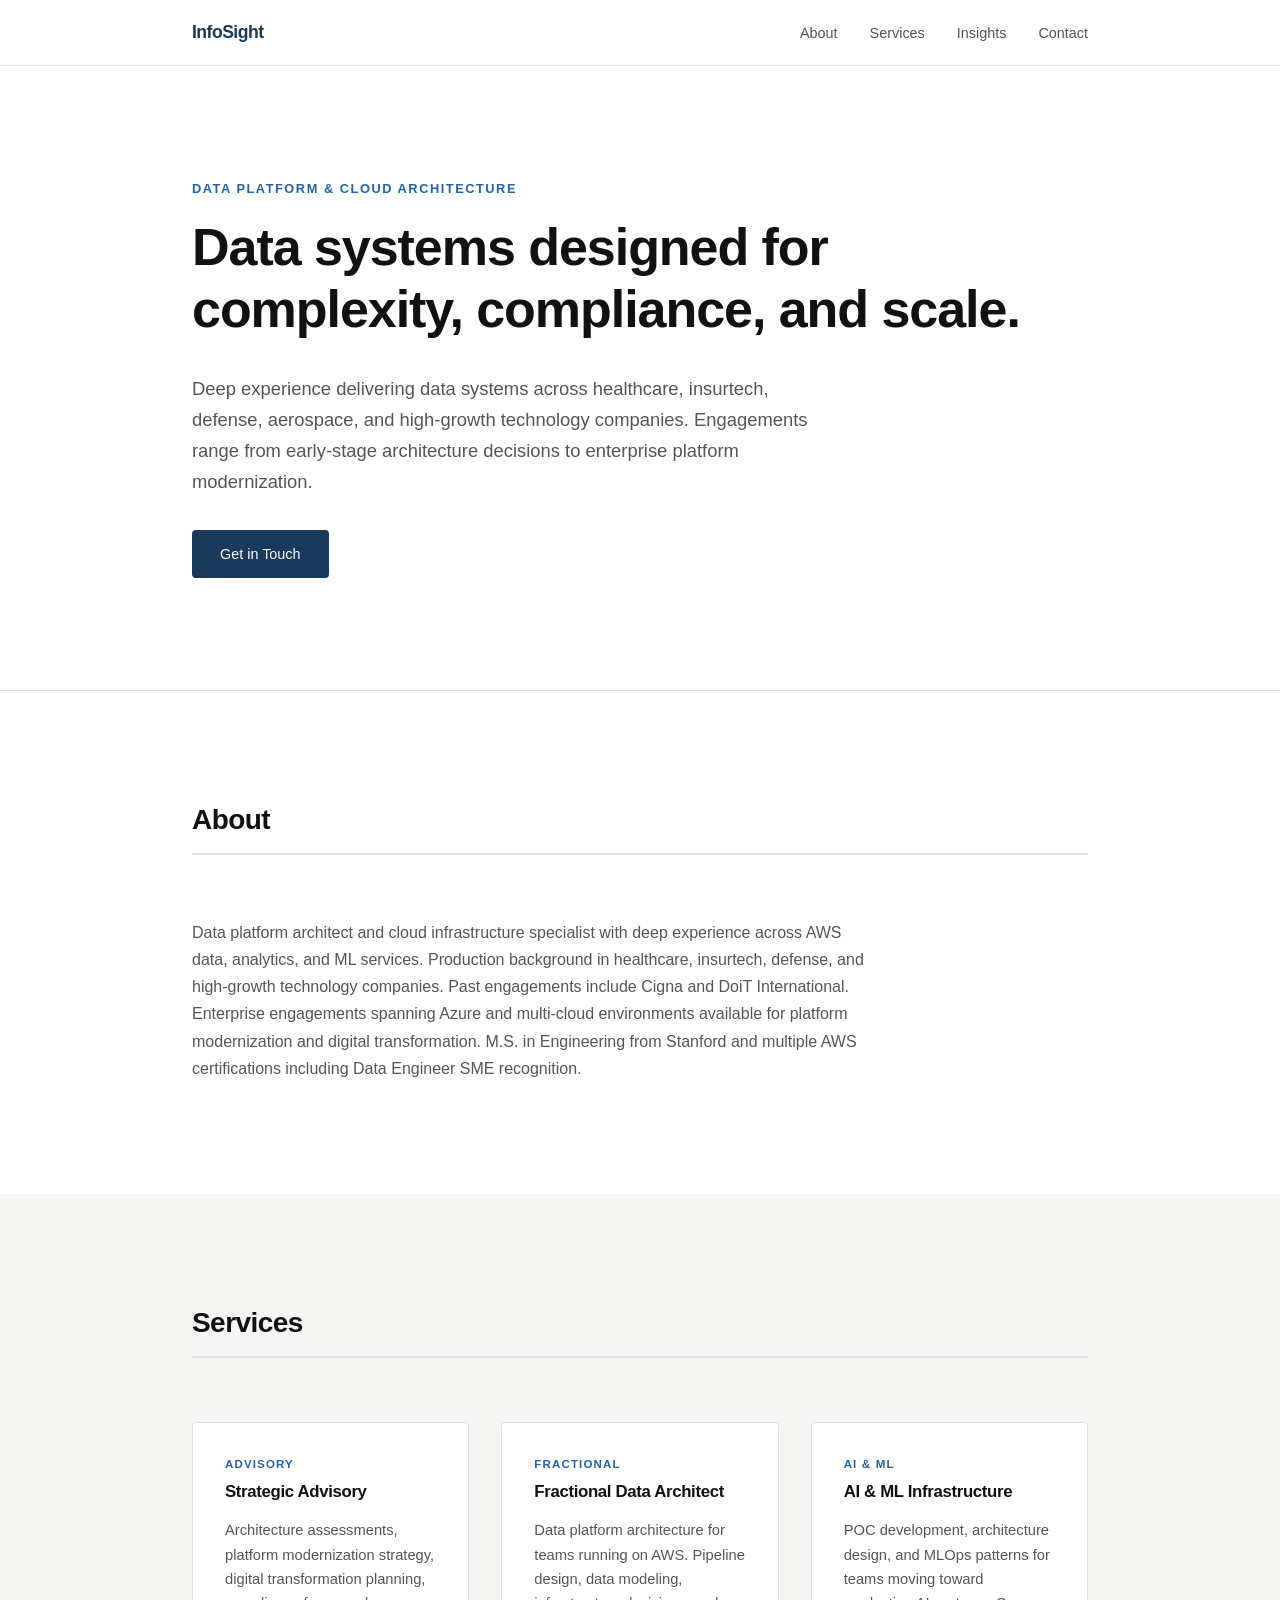
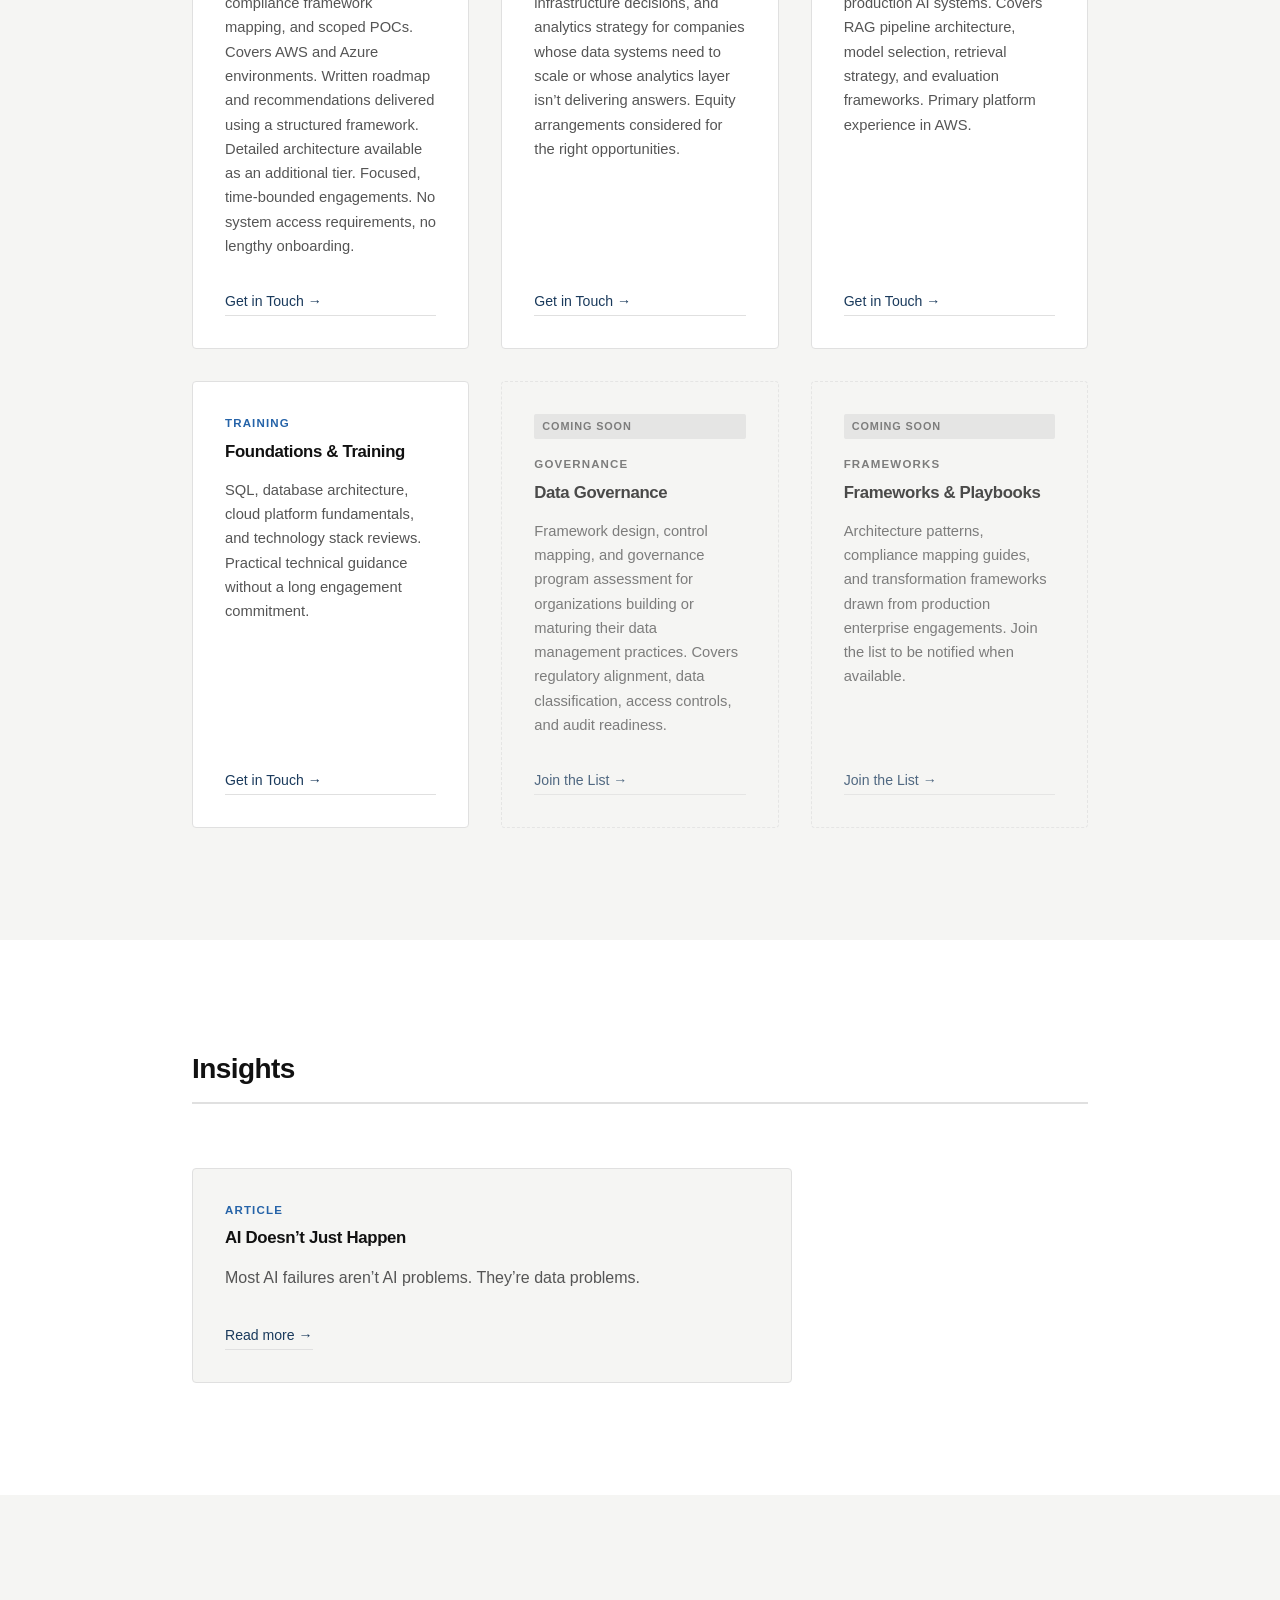
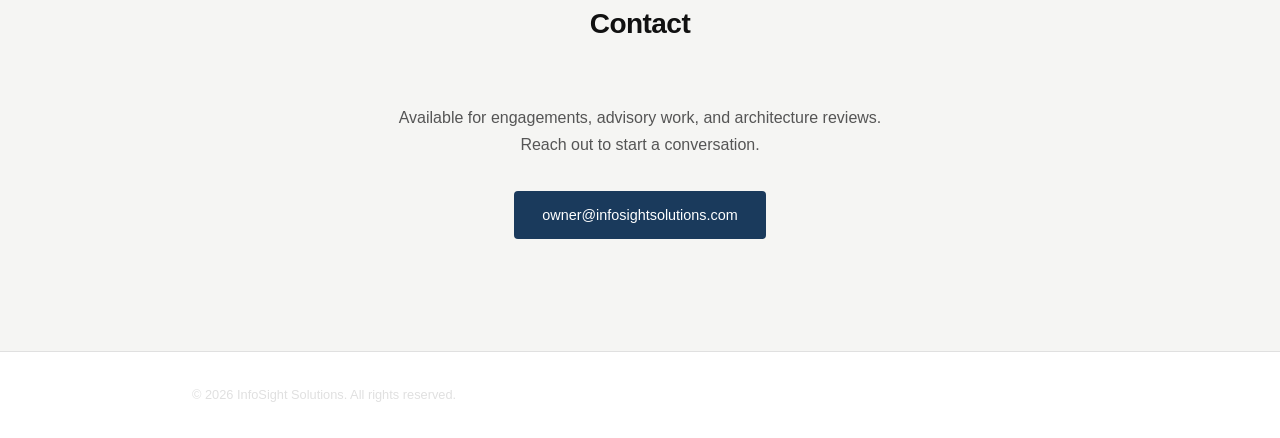
==== commit 3a568d5e: "small changes to take out repetitive language" ====
--- a/index.html
+++ b/index.html
@@ -59,7 +59,7 @@
           <div class="service-card">
             <div class="service-meta">Fractional</div>
             <h3>Fractional Data Architect</h3>
-            <p>Data platform architecture for teams running on AWS. Pipeline design, data modeling, infrastructure decisions, and analytics strategy for companies whose data systems need to scale or whose analytics layer isn&rsquo;t delivering answers. Deep experience across AWS data, analytics, and ML services. Equity arrangements considered for the right opportunities.</p>
+            <p>Data platform architecture for teams running on AWS. Pipeline design, data modeling, infrastructure decisions, and analytics strategy for companies whose data systems need to scale or whose analytics layer isn&rsquo;t delivering answers. Equity arrangements considered for the right opportunities.</p>
             <a href="#contact" class="service-link">Get in Touch &rarr;</a>
           </div>
 
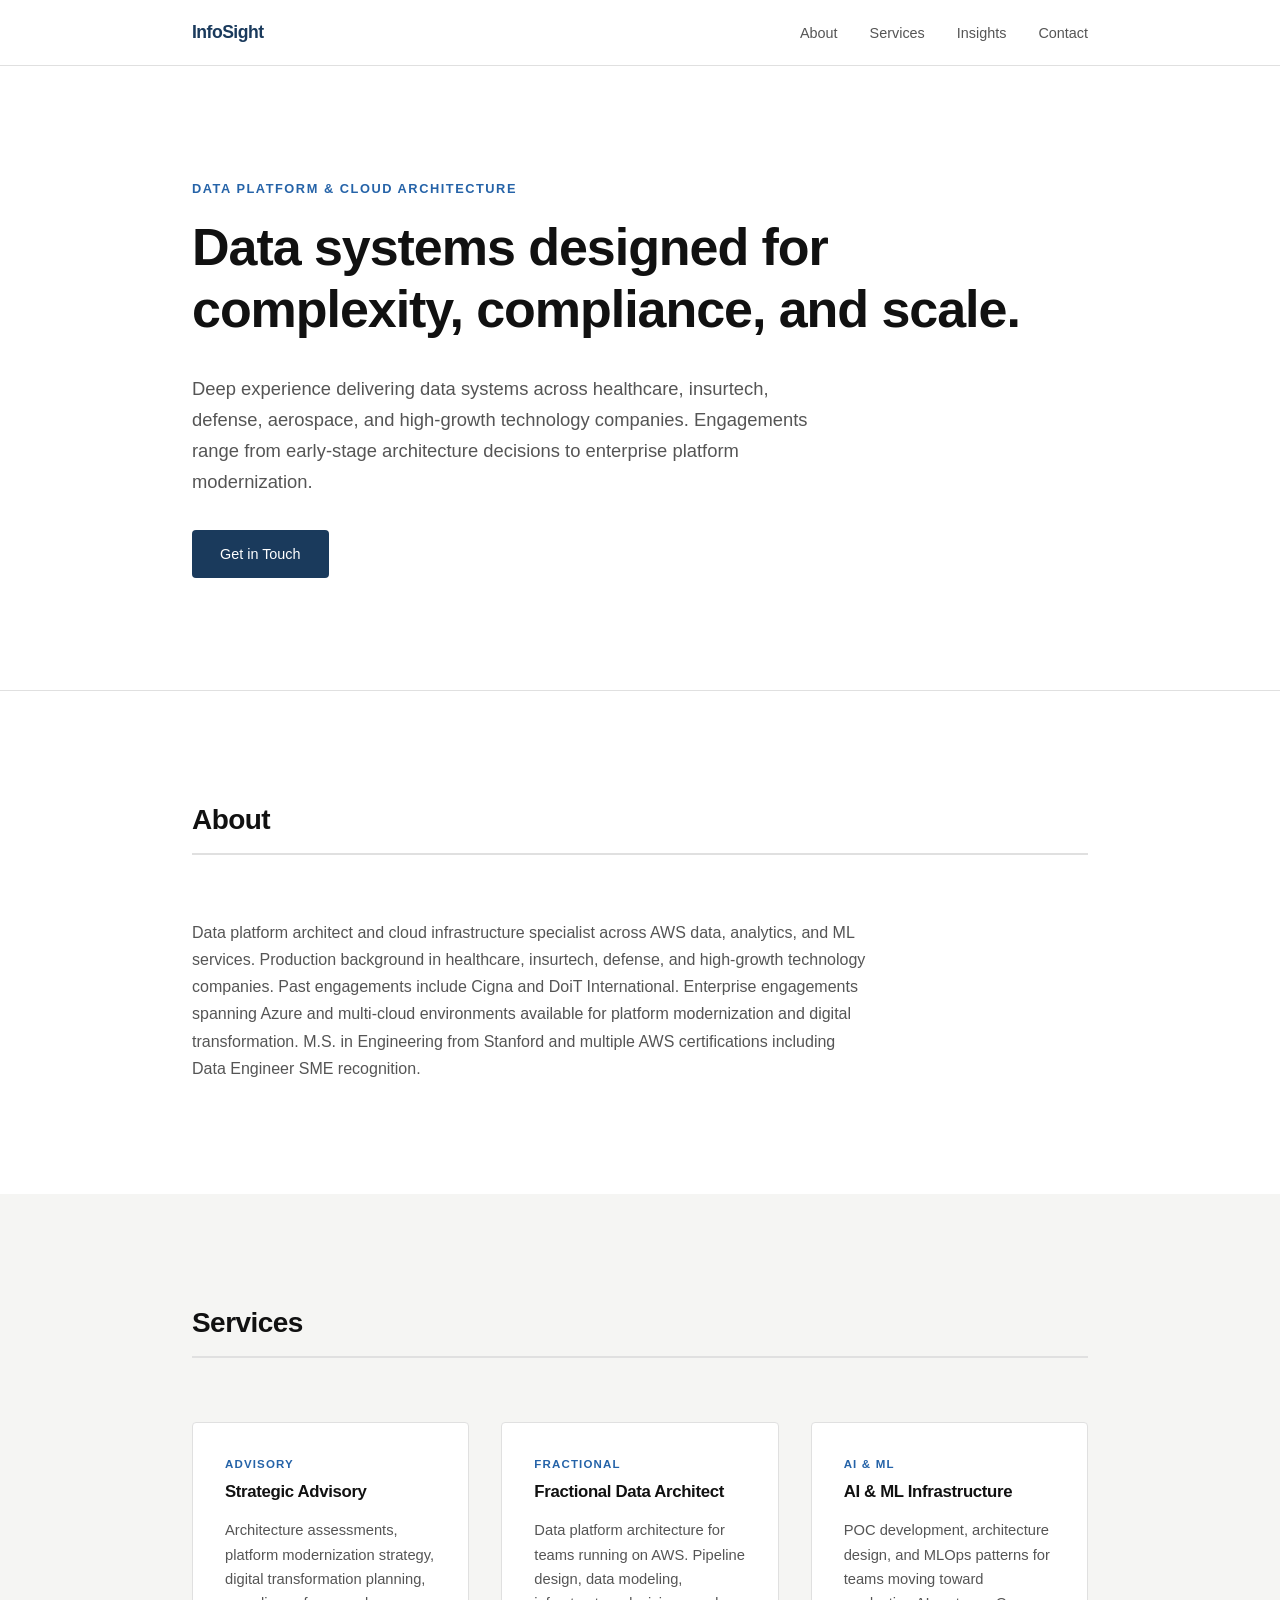
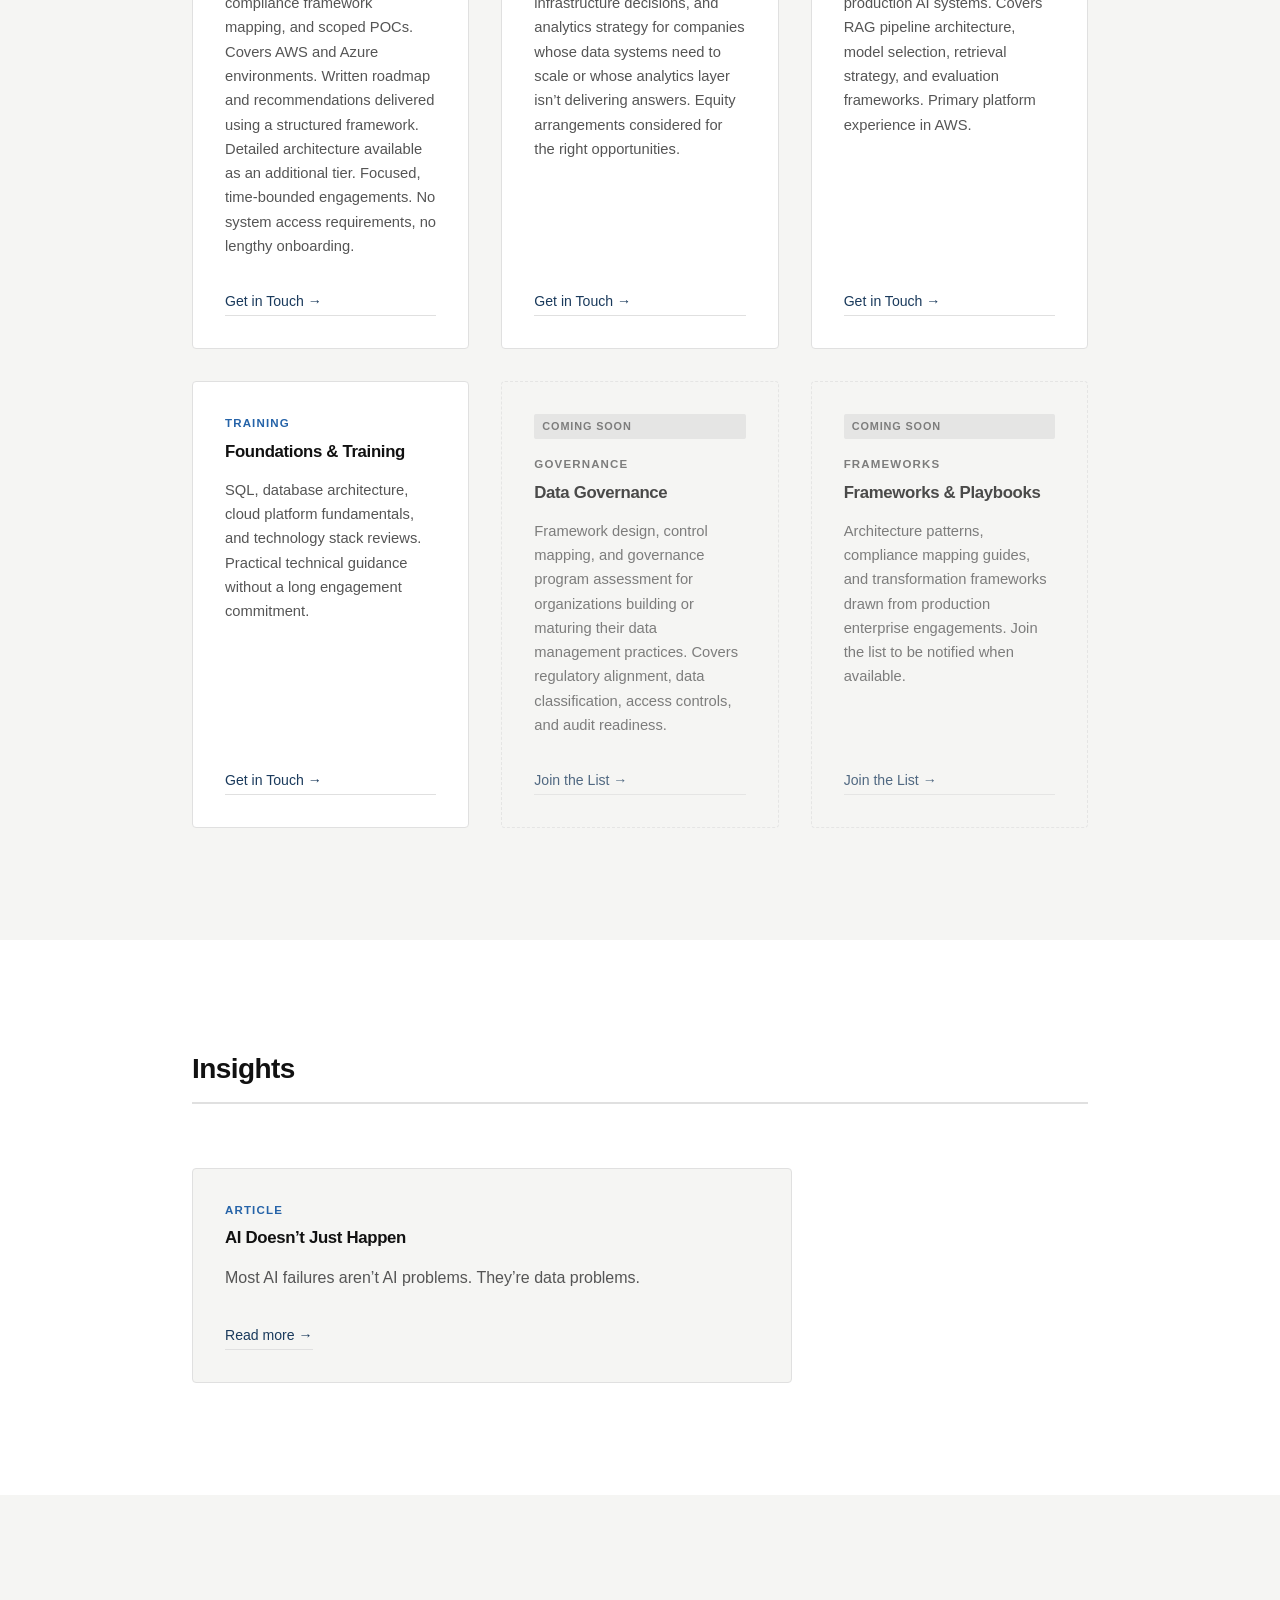
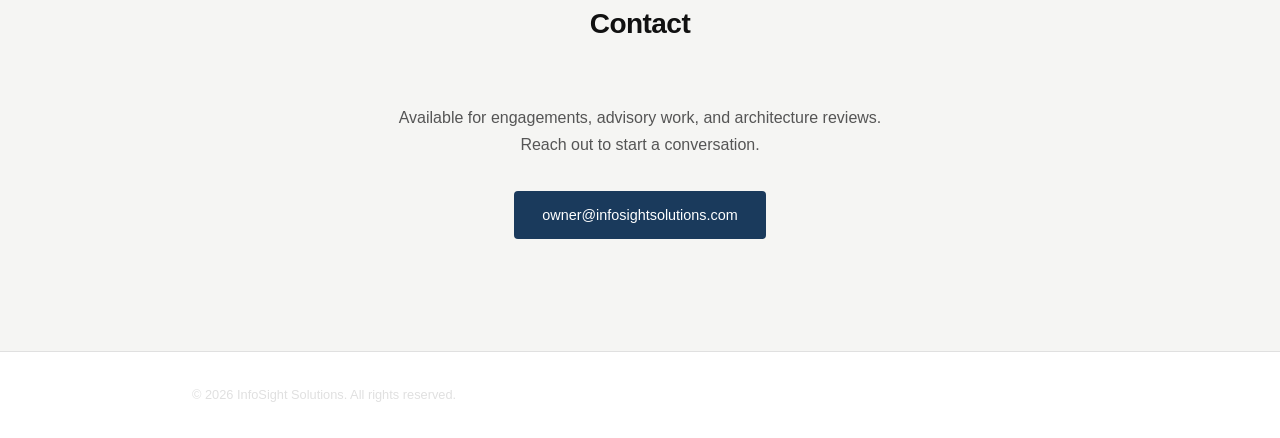
==== commit 07d9ff5b: "updated the about section" ====
--- a/index.html
+++ b/index.html
@@ -38,7 +38,7 @@
       <div class="container">
         <h2>About</h2>
         <div class="about-body">
-          <p>Data platform architect and cloud infrastructure specialist with deep experience across AWS data, analytics, and ML services. Production background in healthcare, insurtech, defense, and high-growth technology companies. Past engagements include Cigna and DoiT International. Enterprise engagements spanning Azure and multi-cloud environments available for platform modernization and digital transformation. M.S. in Engineering from Stanford and multiple AWS certifications including Data Engineer SME recognition.</p>
+          <p>Data platform architect and cloud infrastructure specialist across AWS data, analytics, and ML services. Production background in healthcare, insurtech, defense, and high-growth technology companies. Past engagements include Cigna and DoiT International. Enterprise engagements spanning Azure and multi-cloud environments available for platform modernization and digital transformation. M.S. in Engineering from Stanford and multiple AWS certifications including Data Engineer SME recognition.</p>
         </div>
       </div>
     </section>
